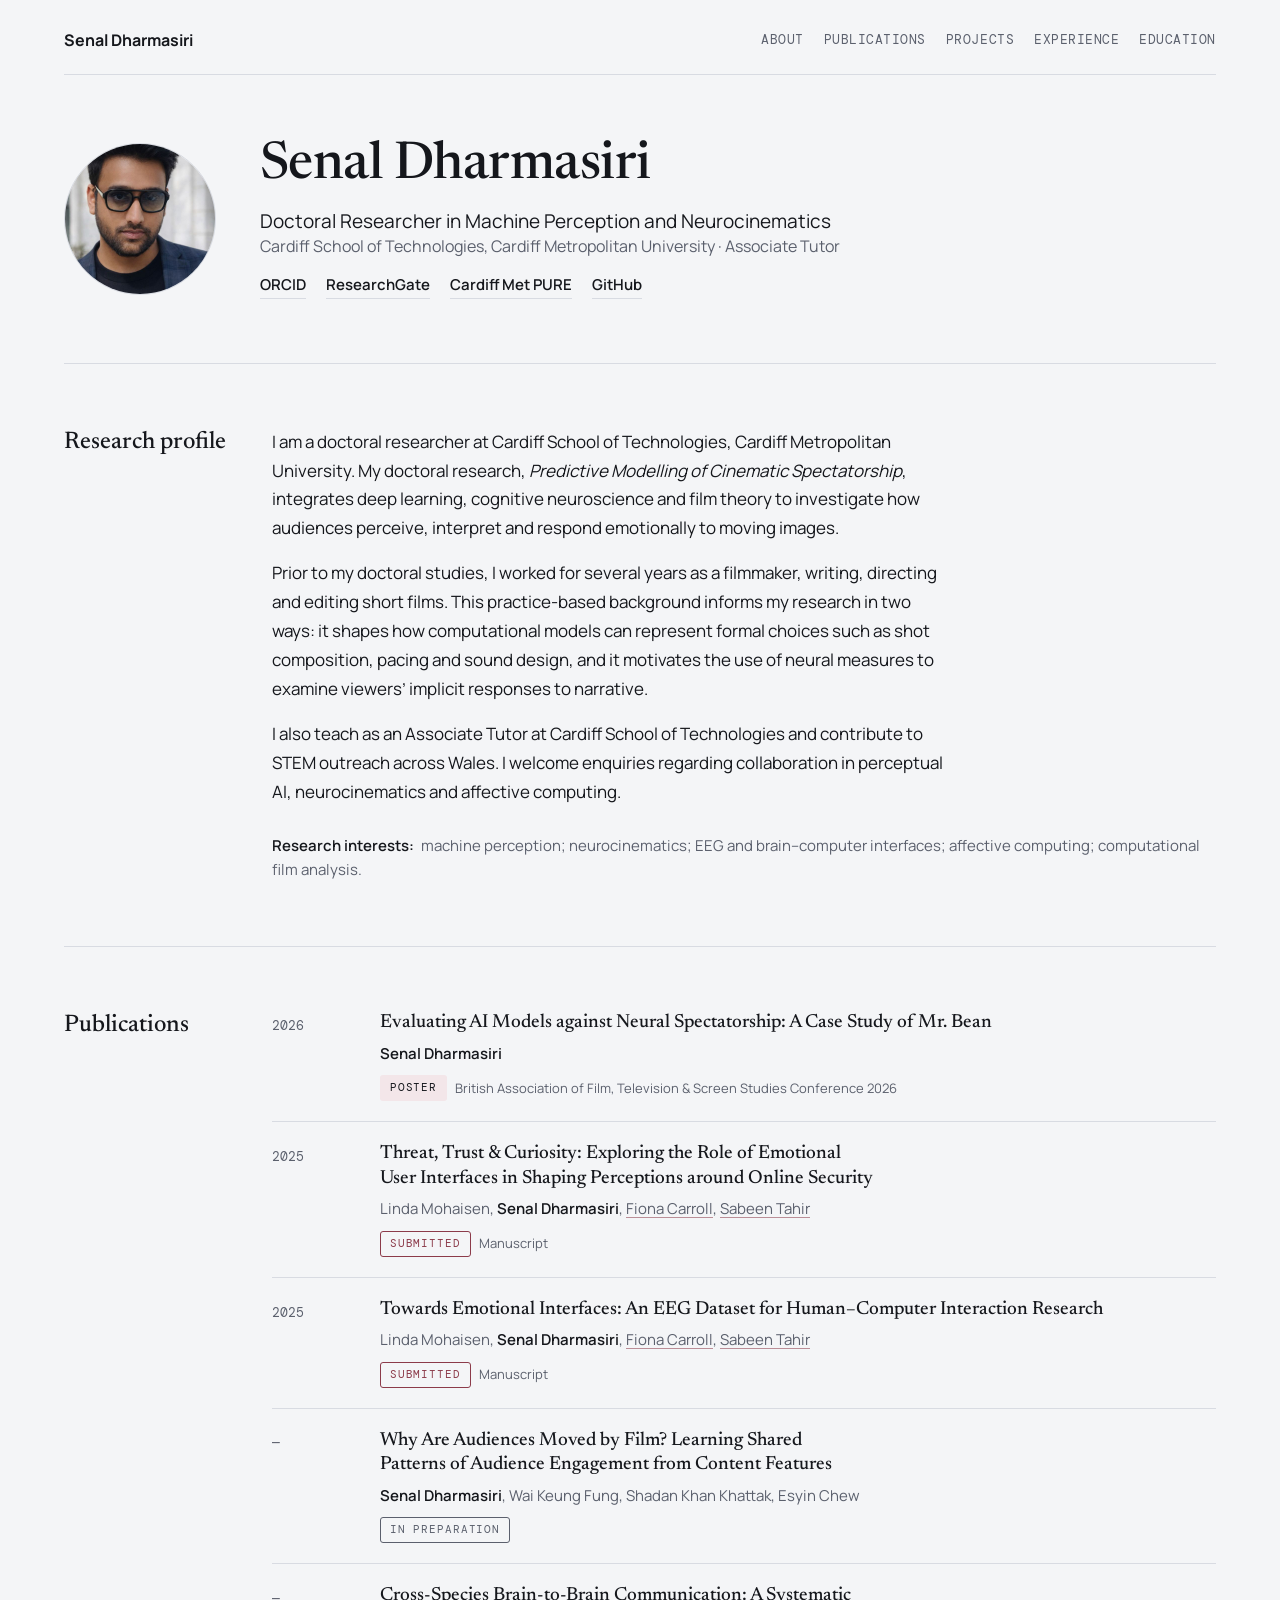
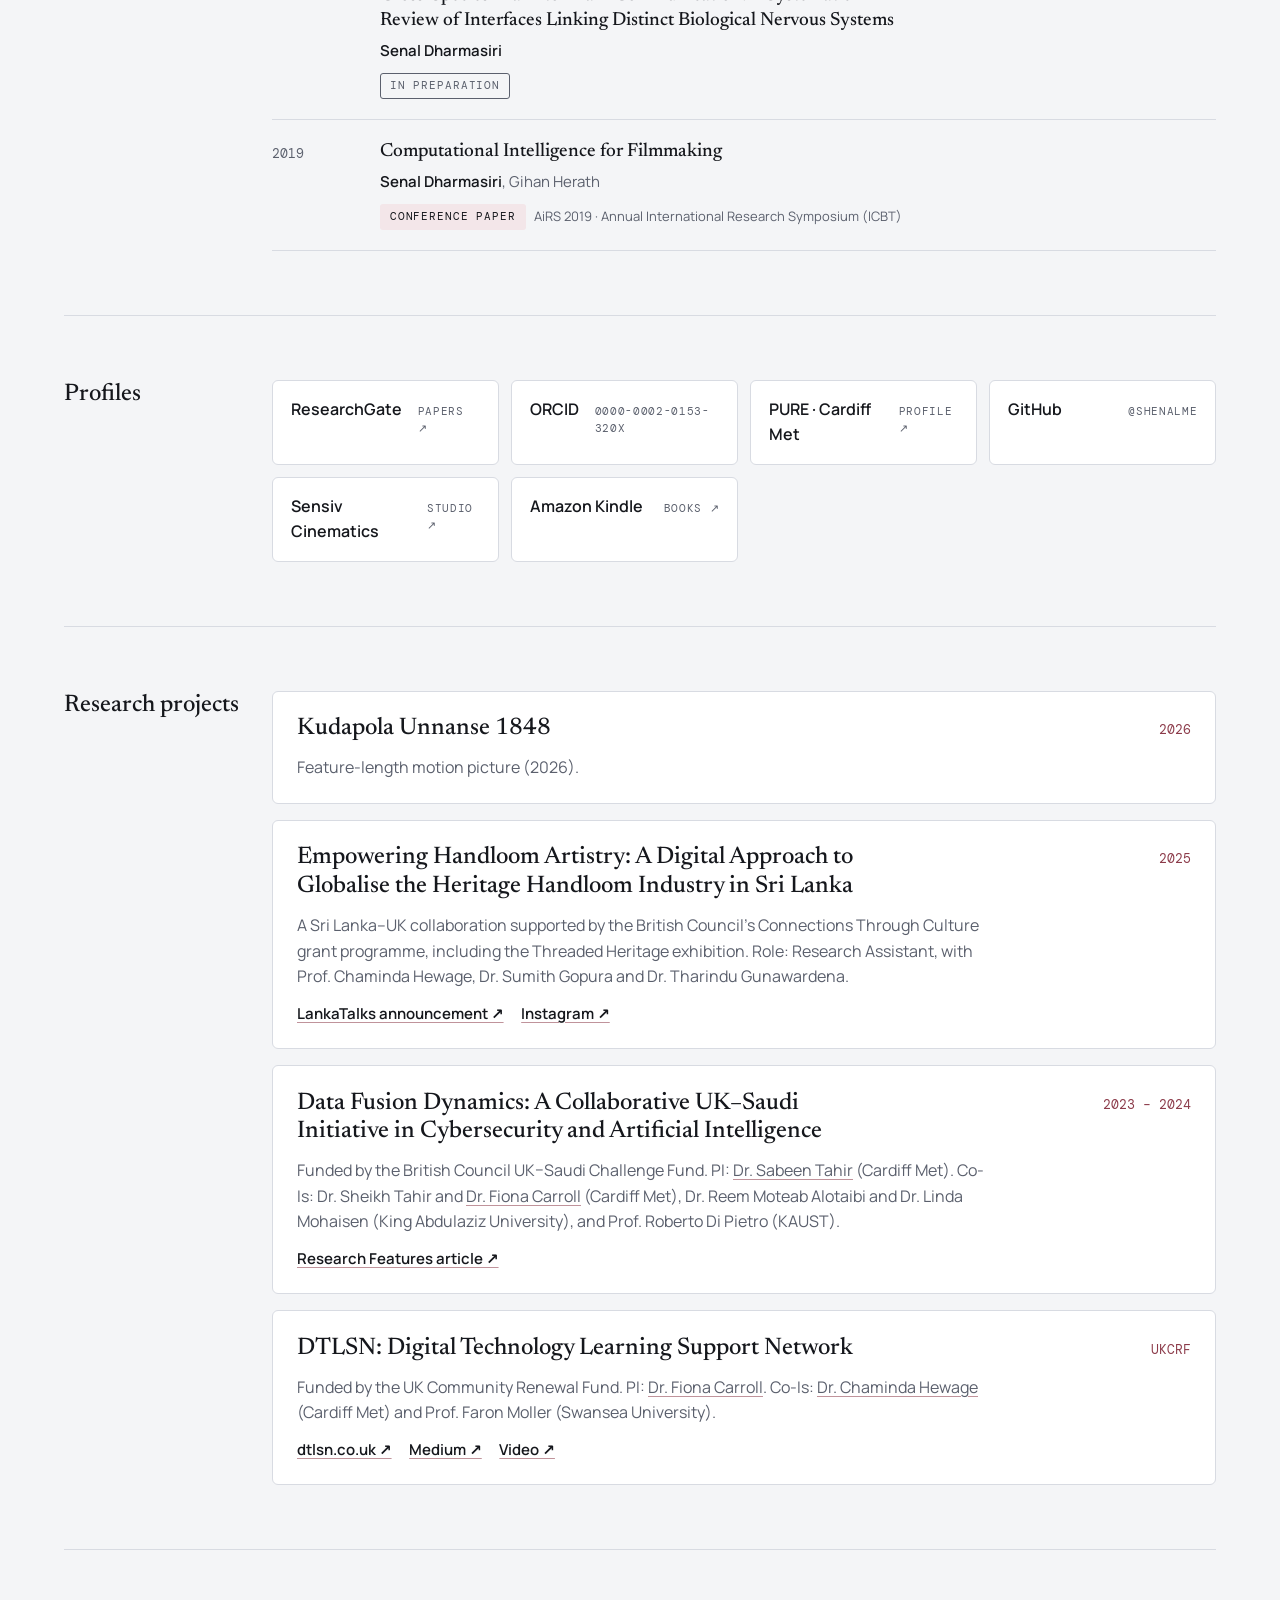
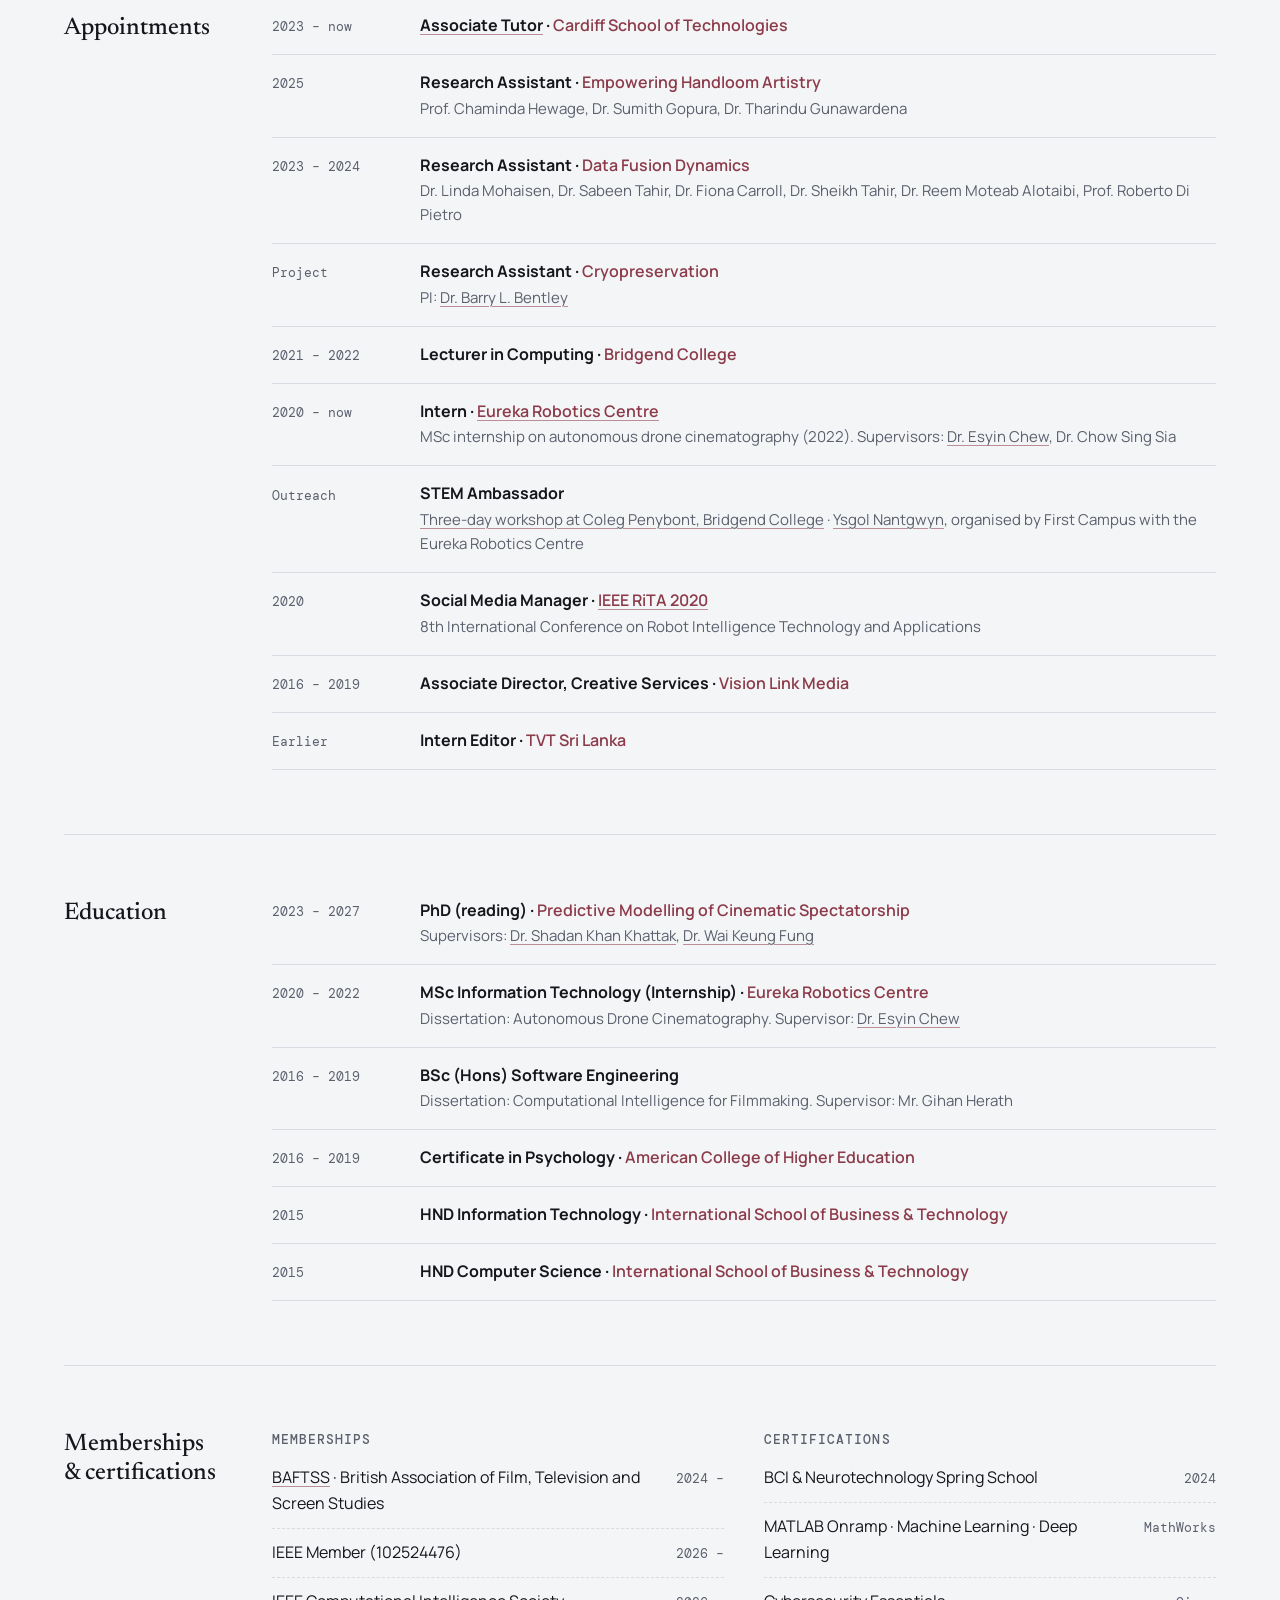
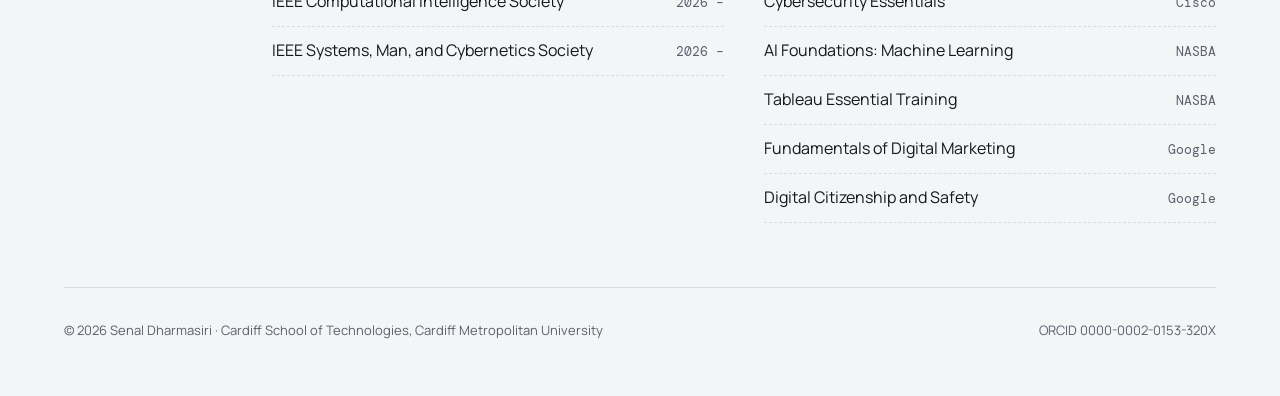
==== index.html @ a88547e7 "Add files via upload" ====
<!doctype html>
<html lang="en">
<head>
<meta charset="utf-8">
<meta name="viewport" content="width=device-width, initial-scale=1">
<title>Senal Dharmasiri</title>
<meta name="description" content="Senal Dharmasiri – Doctoral researcher in Machine Perception and Neurocinematics at Cardiff School of Technologies.">
<link rel="preconnect" href="https://fonts.googleapis.com">
<link rel="preconnect" href="https://fonts.gstatic.com" crossorigin>
<link rel="stylesheet" href="https://fonts.googleapis.com/css2?family=Newsreader:ital,opsz,wght@0,6..72,400;0,6..72,500;1,6..72,400&family=Manrope:wght@400;500;600;700&family=DM+Mono:wght@400;500&display=swap">
<style>
/* Layout: an academic profile. Compact header with circular portrait, then labelled sections in a two-column grid. */
:root {
  --paper: #f4f5f7;
  --surface: #ffffff;
  --ink: #15171c;
  --muted: #5b606d;
  --line: #d8dbe2;
  --accent: #8c3b4a;
  --accent-soft: #f3e6e9;
  --strip: #1b1c21;
  --display: "Newsreader", "Iowan Old Style", Georgia, serif;
  --body: "Manrope", system-ui, -apple-system, "Segoe UI", sans-serif;
  --mono: "DM Mono", ui-monospace, "SF Mono", Menlo, monospace;
  --step--1: 0.8125rem;
  --step-0: 1rem;
  --step-1: 1.1875rem;
  --step-2: 1.5rem;
  --step-3: 2.25rem;
  --step-4: clamp(2.75rem, 7vw, 5.25rem);
  --wrap: 72rem;
}
@media (prefers-color-scheme: dark) {
  :root:not([data-theme="light"]) {
    --paper: #111318; --surface: #181a20; --ink: #eceef2; --muted: #9da2ae;
    --line: #2a2d36; --accent: #e3909f; --accent-soft: #2b1d22; --strip: #050608;
    color-scheme: dark;
  }
}
:root[data-theme="dark"] {
  --paper: #111318; --surface: #181a20; --ink: #eceef2; --muted: #9da2ae;
  --line: #2a2d36; --accent: #e3909f; --accent-soft: #2b1d22; --strip: #050608;
  color-scheme: dark;
}

* { box-sizing: border-box; }
body {
  background: var(--paper);
  color: var(--ink);
  font-family: var(--body);
  font-size: var(--step-0);
  line-height: 1.6;
  padding-inline: 20px;
  -webkit-font-smoothing: antialiased;
}
a { color: inherit; text-decoration-color: color-mix(in srgb, var(--accent) 55%, transparent); text-underline-offset: 3px; text-decoration-thickness: 1px; }
a:hover { color: var(--accent); }
a:focus-visible, button:focus-visible { outline: 2px solid var(--accent); outline-offset: 3px; border-radius: 2px; }
h1, h2, h3 { text-wrap: balance; margin: 0; }
p { margin: 0; }

.wrap { max-width: var(--wrap); margin-inline: auto; }

/* Top bar */
.topbar {
  display: flex; justify-content: space-between; align-items: center; gap: 1rem; flex-wrap: wrap;
  padding-block: 1.25rem; border-bottom: 1px solid var(--line);
  font-family: var(--mono); font-size: var(--step--1); letter-spacing: 0.04em;
}
.topbar .brand { font-family: var(--body); font-weight: 700; font-size: var(--step-0); letter-spacing: 0; text-decoration: none; }
.topbar nav { display: flex; gap: 1.25rem; flex-wrap: wrap; }
.topbar nav a { text-decoration: none; color: var(--muted); text-transform: uppercase; }
.topbar nav a:hover { color: var(--accent); }

/* Hero */
.hero {
  display: grid; grid-template-columns: auto minmax(0, 1fr); gap: clamp(1.5rem, 4vw, 2.75rem);
  align-items: center; padding-block: clamp(2.5rem, 6vw, 4rem);
}
.portrait {
  width: 9.5rem; height: 9.5rem; max-width: 100%; border-radius: 50%; object-fit: cover; object-position: 50% 30%;
  display: block; border: 1px solid var(--line);
}
.hero-text { display: grid; gap: 0.9rem; min-width: 0; }
.hero h1 { font-family: var(--display); font-weight: 500; font-size: clamp(2.25rem, 5vw, 3.25rem); line-height: 1.05; letter-spacing: -0.01em; }
.role { font-size: var(--step-1); line-height: 1.45; color: var(--ink); }
.role span { display: block; color: var(--muted); font-size: var(--step-0); }
.hero-actions { display: flex; flex-wrap: wrap; gap: 0.5rem 1.25rem; font-size: 0.9375rem; font-weight: 600; }
.hero-actions a { text-decoration: none; border-bottom: 1px solid var(--line); padding-bottom: 1px; }
.hero-actions a:hover { border-color: var(--accent); }

/* Sections */
.section {
  display: grid; grid-template-columns: 11rem minmax(0, 1fr); gap: 2rem;
  padding-block: clamp(2.5rem, 6vw, 4rem); border-top: 1px solid var(--line);
}
.slate { margin: 0; font-family: var(--display); font-weight: 500; font-size: var(--step-2); line-height: 1.2; }
.section-body { min-width: 0; display: grid; gap: 1.75rem; }
.prose { display: grid; gap: 1rem; max-width: 68ch; color: var(--ink); font-size: 1.0625rem; line-height: 1.7; }
.three-fields { font-size: 0.9375rem; color: var(--muted); }
.three-fields b { color: var(--ink); font-weight: 600; margin-right: 0.25rem; }

/* Publications */
.pubs { list-style: none; margin: 0; padding: 0; display: grid; }
.pub { display: grid; grid-template-columns: 5.5rem minmax(0, 1fr); gap: 1.25rem; padding-block: 1.25rem; border-bottom: 1px solid var(--line); }
.pub:first-child { padding-top: 0; }
.pub .yr { font-family: var(--mono); font-size: var(--step--1); color: var(--muted); padding-top: 0.3rem; font-variant-numeric: tabular-nums; }
.pub h3 { font-family: var(--display); font-weight: 500; font-size: var(--step-1); line-height: 1.3; }
.pub h3 a { text-decoration: none; }
.pub h3 a:hover { text-decoration: underline; }
.pub .authors { color: var(--muted); font-size: 0.9375rem; margin-top: 0.35rem; }
.pub .authors .me { color: var(--ink); font-weight: 600; }
.pub .venue { display: flex; flex-wrap: wrap; gap: 0.5rem; align-items: center; margin-top: 0.6rem; font-size: var(--step--1); color: var(--muted); }
.tag { font-family: var(--mono); font-size: 0.6875rem; text-transform: uppercase; letter-spacing: 0.08em; padding: 0.2rem 0.55rem; border-radius: 3px; border: 1px solid currentColor; }
.tag.submitted { color: var(--accent); }
.tag.prep { color: var(--muted); }
.tag.presented { color: var(--ink); background: var(--accent-soft); border-color: transparent; }

/* Links */
.links { display: grid; grid-template-columns: repeat(auto-fill, minmax(13rem, 1fr)); gap: 0.75rem; }
.links a {
  display: flex; justify-content: space-between; align-items: baseline; gap: 1rem;
  padding: 1rem 1.1rem; background: var(--surface); border: 1px solid var(--line); border-radius: 6px;
  text-decoration: none; font-weight: 600;
}
.links a small { font-family: var(--mono); font-weight: 400; font-size: 0.6875rem; color: var(--muted); text-transform: uppercase; letter-spacing: 0.06em; }
.links a:hover { border-color: var(--accent); }
.links a:hover small { color: var(--accent); }

/* Projects */
.projects { display: grid; gap: 1rem; }
.project { background: var(--surface); border: 1px solid var(--line); border-radius: 6px; padding: 1.4rem 1.5rem; display: grid; gap: 0.75rem; }
.project header { display: flex; justify-content: space-between; align-items: baseline; gap: 1rem; flex-wrap: wrap; }
.project h3 { font-family: var(--display); font-weight: 500; font-size: var(--step-2); line-height: 1.2; flex: 1 1 22rem; min-width: 0; }
.project .yr { font-family: var(--mono); font-size: var(--step--1); color: var(--accent); font-variant-numeric: tabular-nums; }
.project p { color: var(--muted); max-width: 70ch; }
.project .more { display: flex; flex-wrap: wrap; gap: 0.4rem 1.1rem; font-size: 0.9375rem; }
.project .more a { font-weight: 600; }

/* Timeline (work, education) */
.timeline { list-style: none; margin: 0; padding: 0; display: grid; }
.timeline li { display: grid; grid-template-columns: 8rem minmax(0, 1fr); gap: 1.25rem; padding-block: 1rem; border-bottom: 1px solid var(--line); }
.timeline li:first-child { padding-top: 0; }
.timeline .when { font-family: var(--mono); font-size: var(--step--1); color: var(--muted); padding-top: 0.2rem; font-variant-numeric: tabular-nums; }
.timeline h3 { font-size: var(--step-0); font-weight: 700; line-height: 1.4; }
.timeline .where { color: var(--accent); font-weight: 600; }
.timeline p { color: var(--muted); font-size: 0.9375rem; margin-top: 0.2rem; }

/* Small lists */
.cols { display: grid; grid-template-columns: repeat(auto-fit, minmax(16rem, 1fr)); gap: 2.5rem; }
.cols h3 { font-family: var(--mono); font-size: var(--step--1); font-weight: 500; text-transform: uppercase; letter-spacing: 0.08em; color: var(--muted); margin-bottom: 0.9rem; }
.plain { list-style: none; margin: 0; padding: 0; display: grid; gap: 0.7rem; }
.plain li { display: flex; justify-content: space-between; gap: 1rem; align-items: baseline; padding-bottom: 0.7rem; border-bottom: 1px dashed var(--line); }
.plain li span:last-child { font-family: var(--mono); font-size: var(--step--1); color: var(--muted); white-space: nowrap; font-variant-numeric: tabular-nums; }

/* Footer */
footer { border-top: 1px solid var(--line); padding-block: 2rem 3rem; display: flex; flex-wrap: wrap; justify-content: space-between; gap: 1rem; font-size: var(--step--1); color: var(--muted); }

@media (max-width: 760px) {
  .hero { grid-template-columns: 1fr; }
  .portrait { width: 7.5rem; height: 7.5rem; }
  .section { grid-template-columns: 1fr; gap: 1.25rem; }
  .pub, .timeline li { grid-template-columns: 1fr; gap: 0.3rem; }
  .topbar nav { gap: 0.9rem; }
}
@media (prefers-reduced-motion: no-preference) {
  .links a { transition: background-color .2s, border-color .2s, color .2s; }
}
</style>
</head>
<body>


<div class="wrap">
  <header class="topbar">
    <a class="brand" href="#top">Senal Dharmasiri</a>
    <nav aria-label="Sections">
      <a href="#about">About</a>
      <a href="#publications">Publications</a>
      <a href="#projects">Projects</a>
      <a href="#experience">Experience</a>
      <a href="#education">Education</a>
    </nav>
  </header>

  <main id="top">
    <section class="hero">
      <img class="portrait" src="portrait.jpg" alt="Portrait of Senal Dharmasiri" width="600" height="900">
      <div class="hero-text">
        <h1>Senal Dharmasiri</h1>
        <p class="role">Doctoral Researcher in Machine Perception and Neurocinematics<span>Cardiff School of Technologies, Cardiff Metropolitan University · Associate Tutor</span></p>
        <div class="hero-actions">
          <a href="https://orcid.org/0000-0002-0153-320X">ORCID</a>
          <a href="https://www.researchgate.net/profile/Senal-Dharmasiri">ResearchGate</a>
          <a href="https://pure.cardiffmet.ac.uk/en/persons/senal-dharmasiri/">Cardiff Met PURE</a>
          <a href="https://github.com/shenalme">GitHub</a>
        </div>
      </div>
    </section>

    <section class="section" id="about">
      <h2 class="slate">Research profile</h2>
      <div class="section-body">
        <div class="prose">
          <p>I am a doctoral researcher at Cardiff School of Technologies, Cardiff Metropolitan University. My doctoral research, <em>Predictive Modelling of Cinematic Spectatorship</em>, integrates deep learning, cognitive neuroscience and film theory to investigate how audiences perceive, interpret and respond emotionally to moving images.</p>
          <p>Prior to my doctoral studies, I worked for several years as a filmmaker, writing, directing and editing short films. This practice-based background informs my research in two ways: it shapes how computational models can represent formal choices such as shot composition, pacing and sound design, and it motivates the use of neural measures to examine viewers’ implicit responses to narrative.</p>
          <p>I also teach as an Associate Tutor at Cardiff School of Technologies and contribute to STEM outreach across Wales. I welcome enquiries regarding collaboration in perceptual AI, neurocinematics and affective computing.</p>
        </div>
        <p class="three-fields"><b>Research interests:</b> machine perception; neurocinematics; EEG and brain–computer interfaces; affective computing; computational film analysis.</p>
      </div>
    </section>

    <section class="section" id="publications">
      <h2 class="slate">Publications</h2>
      <div class="section-body">
        <ul class="pubs">
          <li class="pub">
            <span class="yr">2026</span>
            <div>
              <h3><a href="https://www.baftss.org/pgr-poster-2026.html">Evaluating AI Models against Neural Spectatorship: A Case Study of Mr. Bean</a></h3>
              <p class="authors"><span class="me">Senal Dharmasiri</span></p>
              <p class="venue"><span class="tag presented">Poster</span>British Association of Film, Television &amp; Screen Studies Conference 2026</p>
            </div>
          </li>
          <li class="pub">
            <span class="yr">2025</span>
            <div>
              <h3>Threat, Trust &amp; Curiosity: Exploring the Role of Emotional User Interfaces in Shaping Perceptions around Online Security</h3>
              <p class="authors">Linda Mohaisen, <span class="me">Senal Dharmasiri</span>, <a href="https://fionacarroll.eu/">Fiona Carroll</a>, <a href="https://www.cardiffmet.ac.uk/staff/sabeen-tahir/">Sabeen Tahir</a></p>
              <p class="venue"><span class="tag submitted">Submitted</span>Manuscript</p>
            </div>
          </li>
          <li class="pub">
            <span class="yr">2025</span>
            <div>
              <h3>Towards Emotional Interfaces: An EEG Dataset for Human–Computer Interaction Research</h3>
              <p class="authors">Linda Mohaisen, <span class="me">Senal Dharmasiri</span>, <a href="https://fionacarroll.eu/">Fiona Carroll</a>, <a href="https://www.cardiffmet.ac.uk/staff/sabeen-tahir/">Sabeen Tahir</a></p>
              <p class="venue"><span class="tag submitted">Submitted</span>Manuscript</p>
            </div>
          </li>
          <li class="pub">
            <span class="yr">—</span>
            <div>
              <h3>Why Are Audiences Moved by Film? Learning Shared Patterns of Audience Engagement from Content Features</h3>
              <p class="authors"><span class="me">Senal Dharmasiri</span>, Wai Keung Fung, Shadan Khan Khattak, Esyin Chew</p>
              <p class="venue"><span class="tag prep">In preparation</span></p>
            </div>
          </li>
          <li class="pub">
            <span class="yr">—</span>
            <div>
              <h3>Cross-Species Brain-to-Brain Communication: A Systematic Review of Interfaces Linking Distinct Biological Nervous Systems</h3>
              <p class="authors"><span class="me">Senal Dharmasiri</span></p>
              <p class="venue"><span class="tag prep">In preparation</span></p>
            </div>
          </li>
          <li class="pub">
            <span class="yr">2019</span>
            <div>
              <h3>Computational Intelligence for Filmmaking</h3>
              <p class="authors"><span class="me">Senal Dharmasiri</span>, Gihan Herath</p>
              <p class="venue"><span class="tag presented">Conference paper</span>AiRS 2019 · Annual International Research Symposium (ICBT)</p>
            </div>
          </li>
        </ul>
      </div>
    </section>

    <section class="section" id="work">
      <h2 class="slate">Profiles</h2>
      <div class="section-body">
        <div class="links">
          <a href="https://www.researchgate.net/profile/Senal-Dharmasiri">ResearchGate <small>Papers ↗</small></a>
          <a href="https://orcid.org/0000-0002-0153-320X">ORCID <small>0000-0002-0153-320X</small></a>
          <a href="https://pure.cardiffmet.ac.uk/en/persons/senal-dharmasiri/">PURE · Cardiff Met <small>Profile ↗</small></a>
          <a href="https://github.com/shenalme">GitHub <small>@shenalme</small></a>
          <a href="https://www.sensivlabs.co.uk">Sensiv Cinematics <small>Studio ↗</small></a>
          <a href="https://www.amazon.co.uk/stores/Senal-Rashantha-Dharmasiri/author/B07T57RMSW/allbooks">Amazon Kindle <small>Books ↗</small></a>
        </div>
      </div>
    </section>

    <section class="section" id="projects">
      <h2 class="slate">Research projects</h2>
      <div class="section-body">
        <div class="projects">
          <article class="project">
            <header><h3>Kudapola Unnanse 1848</h3><span class="yr">2026</span></header>
            <p>Feature-length motion picture (2026).</p>
          </article>
          <article class="project">
            <header><h3>Empowering Handloom Artistry: A Digital Approach to Globalise the Heritage Handloom Industry in Sri Lanka</h3><span class="yr">2025</span></header>
            <p>A Sri Lanka–UK collaboration supported by the British Council’s Connections Through Culture grant programme, including the Threaded Heritage exhibition. Role: Research Assistant, with Prof. Chaminda Hewage, Dr. Sumith Gopura and Dr. Tharindu Gunawardena.</p>
            <div class="more">
              <a href="https://lankatalks.com/post/british-council-announces-support-for-three-sri-lanka-uk-collaborations-through-the-connections-through-culture-grant-programme">LankaTalks announcement ↗</a>
              <a href="https://www.instagram.com/p/DGAZnletmSp/">Instagram ↗</a>
            </div>
          </article>
          <article class="project">
            <header><h3>Data Fusion Dynamics: A Collaborative UK–Saudi Initiative in Cybersecurity and Artificial Intelligence</h3><span class="yr">2023 – 2024</span></header>
            <p>Funded by the British Council UK–Saudi Challenge Fund. PI: <a href="https://www.cardiffmet.ac.uk/staff/sabeen-tahir/">Dr. Sabeen Tahir</a> (Cardiff Met). Co-Is: Dr. Sheikh Tahir and <a href="https://fionacarroll.eu/">Dr. Fiona Carroll</a> (Cardiff Met), Dr. Reem Moteab Alotaibi and Dr. Linda Mohaisen (King Abdulaziz University), and Prof. Roberto Di Pietro (KAUST).</p>
            <div class="more"><a href="https://researchfeatures.com/data-fusion-dynamics-collaborative-uk-saudi-initiative-cybersecurity-ai/">Research Features article ↗</a></div>
          </article>
          <article class="project">
            <header><h3>DTLSN: Digital Technology Learning Support Network</h3><span class="yr">UKCRF</span></header>
            <p>Funded by the UK Community Renewal Fund. PI: <a href="https://fionacarroll.eu/">Dr. Fiona Carroll</a>. Co-Is: <a href="https://www.cardiffmet.ac.uk/staff/chaminda-hewage/">Dr. Chaminda Hewage</a> (Cardiff Met) and Prof. Faron Moller (Swansea University).</p>
            <div class="more">
              <a href="https://www.dtlsn.co.uk/en/">dtlsn.co.uk ↗</a>
              <a href="https://medium.com/@dtlsnproject/about">Medium ↗</a>
              <a href="https://youtu.be/MzXdRveLkXo">Video ↗</a>
            </div>
          </article>
        </div>
      </div>
    </section>

    <section class="section" id="experience">
      <h2 class="slate">Appointments</h2>
      <div class="section-body">
        <ul class="timeline">
          <li><span class="when">2023 – now</span><div><h3><a href="https://pure.cardiffmet.ac.uk/en/persons/senal-dharmasiri">Associate Tutor</a> · <span class="where">Cardiff School of Technologies</span></h3></div></li>
          <li><span class="when">2025</span><div><h3>Research Assistant · <span class="where">Empowering Handloom Artistry</span></h3><p>Prof. Chaminda Hewage, Dr. Sumith Gopura, Dr. Tharindu Gunawardena</p></div></li>
          <li><span class="when">2023 – 2024</span><div><h3>Research Assistant · <span class="where">Data Fusion Dynamics</span></h3><p>Dr. Linda Mohaisen, Dr. Sabeen Tahir, Dr. Fiona Carroll, Dr. Sheikh Tahir, Dr. Reem Moteab Alotaibi, Prof. Roberto Di Pietro</p></div></li>
          <li><span class="when">Project</span><div><h3>Research Assistant · <span class="where">Cryopreservation</span></h3><p>PI: <a href="https://www.barrybentley.co.uk/">Dr. Barry L. Bentley</a></p></div></li>
          <li><span class="when">2021 – 2022</span><div><h3>Lecturer in Computing · <span class="where">Bridgend College</span></h3></div></li>
          <li><span class="when">2020 – now</span><div><h3>Intern · <span class="where"><a href="https://pure.cardiffmet.ac.uk/en/organisations/eureka-robotics-centre">Eureka Robotics Centre</a></span></h3><p>MSc internship on autonomous drone cinematography (2022). Supervisors: <a href="https://www.cardiffmet.ac.uk/staff/esyin-chew/">Dr. Esyin Chew</a>, Dr. Chow Sing Sia</p></div></li>
          <li><span class="when">Outreach</span><div><h3>STEM Ambassador</h3><p><a href="https://www.linkedin.com/posts/senal-dharmasiri-0a46a3148_a-few-months-ago-i-delivered-a-3-day-workshop-activity-6865133124494381057-6-R3">Three-day workshop at Coleg Penybont, Bridgend College</a> · <a href="https://www.linkedin.com/posts/senal-dharmasiri-0a46a3148_nao-ran-into-some-trouble-during-his-morning-activity-6933079085325688832-H0MW">Ysgol Nantgwyn</a>, organised by First Campus with the Eureka Robotics Centre</p></div></li>
          <li><span class="when">2020</span><div><h3>Social Media Manager · <span class="where"><a href="https://arc.nus.edu.sg/wordpress/wp-content/uploads/2020/04/RiTA2020-Call-for-Paper-external-v3.pdf">IEEE RiTA 2020</a></span></h3><p>8th International Conference on Robot Intelligence Technology and Applications</p></div></li>
          <li><span class="when">2016 – 2019</span><div><h3>Associate Director, Creative Services · <span class="where">Vision Link Media</span></h3></div></li>
          <li><span class="when">Earlier</span><div><h3>Intern Editor · <span class="where">TVT Sri Lanka</span></h3></div></li>
        </ul>
      </div>
    </section>

    <section class="section" id="education">
      <h2 class="slate">Education</h2>
      <div class="section-body">
        <ul class="timeline">
          <li><span class="when">2023 – 2027</span><div><h3>PhD (reading) · <span class="where">Predictive Modelling of Cinematic Spectatorship</span></h3><p>Supervisors: <a href="https://www.cardiffmet.ac.uk/staff/shadan-khan-khattak/">Dr. Shadan Khan Khattak</a>, <a href="https://www.cardiffmet.ac.uk/staff/wai-keung-fung/">Dr. Wai Keung Fung</a></p></div></li>
          <li><span class="when">2020 – 2022</span><div><h3>MSc Information Technology (Internship) · <span class="where">Eureka Robotics Centre</span></h3><p>Dissertation: Autonomous Drone Cinematography. Supervisor: <a href="https://www.cardiffmet.ac.uk/staff/esyin-chew/">Dr. Esyin Chew</a></p></div></li>
          <li><span class="when">2016 – 2019</span><div><h3>BSc (Hons) Software Engineering</h3><p>Dissertation: Computational Intelligence for Filmmaking. Supervisor: Mr. Gihan Herath</p></div></li>
          <li><span class="when">2016 – 2019</span><div><h3>Certificate in Psychology · <span class="where">American College of Higher Education</span></h3></div></li>
          <li><span class="when">2015</span><div><h3>HND Information Technology · <span class="where">International School of Business &amp; Technology</span></h3></div></li>
          <li><span class="when">2015</span><div><h3>HND Computer Science · <span class="where">International School of Business &amp; Technology</span></h3></div></li>
        </ul>
      </div>
    </section>

    <section class="section" id="credentials">
      <h2 class="slate">Memberships &amp; certifications</h2>
      <div class="section-body">
        <div class="cols">
          <div>
            <h3>Memberships</h3>
            <ul class="plain">
              <li><span><a href="https://www.baftss.org/">BAFTSS</a> · British Association of Film, Television and Screen Studies</span><span>2024 –</span></li>
              <li><span>IEEE Member (102524476)</span><span>2026 –</span></li>
              <li><span>IEEE Computational Intelligence Society</span><span>2026 –</span></li>
              <li><span>IEEE Systems, Man, and Cybernetics Society</span><span>2026 –</span></li>
            </ul>
          </div>
          <div>
            <h3>Certifications</h3>
            <ul class="plain">
              <li><span>BCI &amp; Neurotechnology Spring School</span><span>2024</span></li>
              <li><span>MATLAB Onramp · Machine Learning · Deep Learning</span><span>MathWorks</span></li>
              <li><span>Cybersecurity Essentials</span><span>Cisco</span></li>
              <li><span>AI Foundations: Machine Learning</span><span>NASBA</span></li>
              <li><span>Tableau Essential Training</span><span>NASBA</span></li>
              <li><span>Fundamentals of Digital Marketing</span><span>Google</span></li>
              <li><span>Digital Citizenship and Safety</span><span>Google</span></li>
            </ul>
          </div>
        </div>
      </div>
    </section>
  </main>

  <footer>
    <span>© 2026 Senal Dharmasiri · Cardiff School of Technologies, Cardiff Metropolitan University</span>
    <span>ORCID 0000-0002-0153-320X</span>
  </footer>
</div>

</body>
</html>
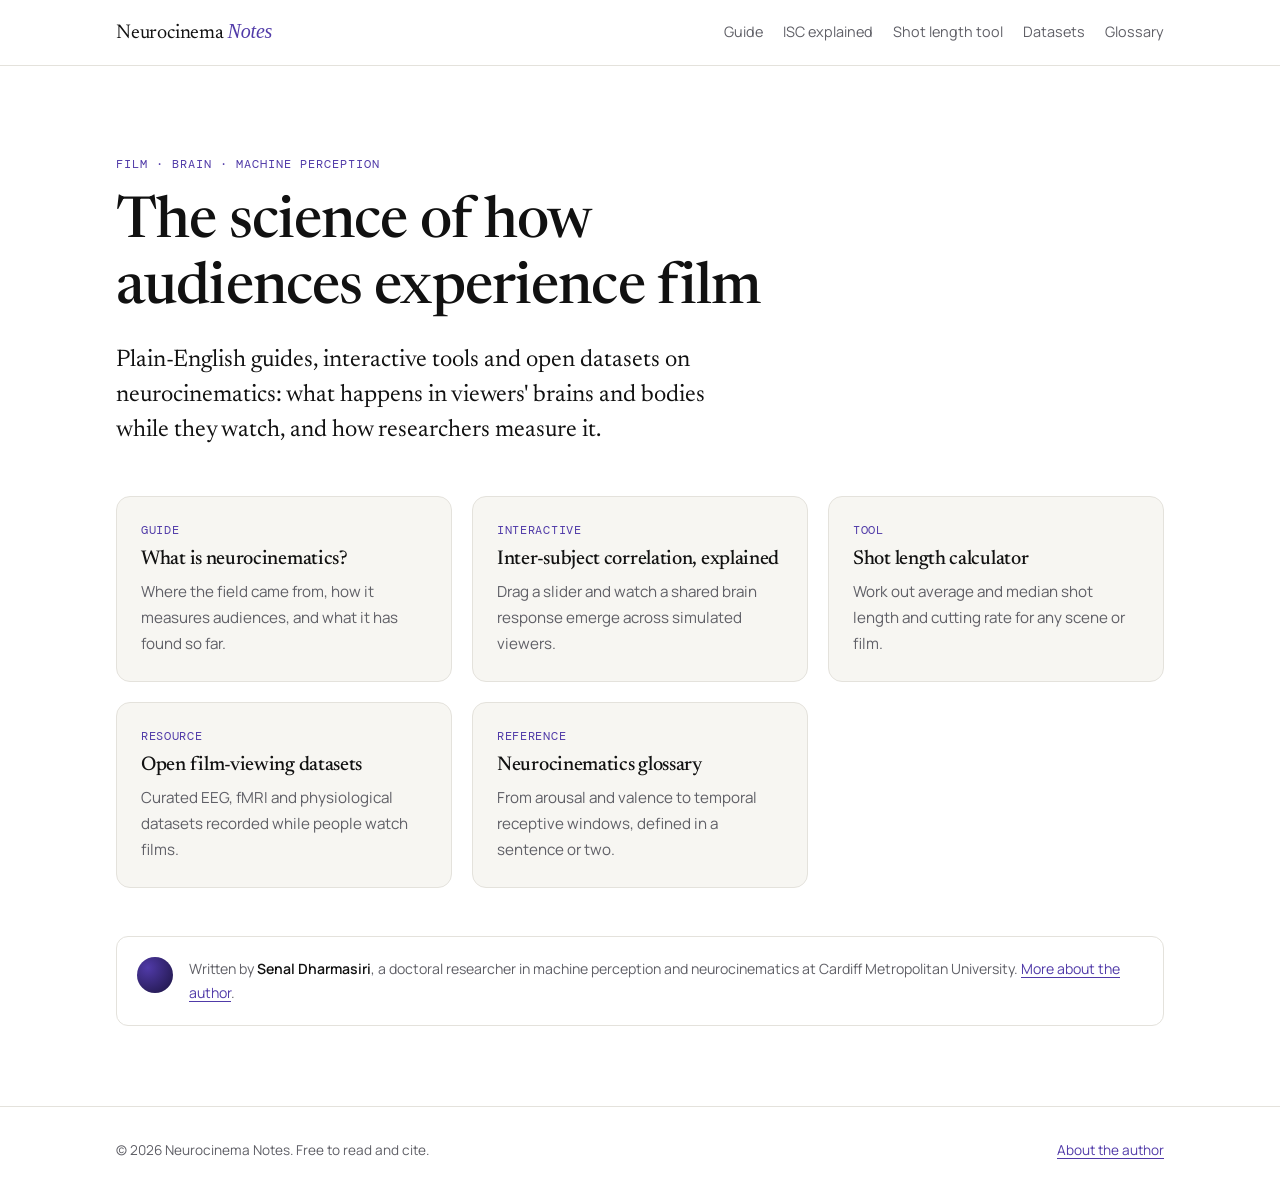
==== commit 33cd4b1f: "Add files via upload" ====
--- a/index.html
+++ b/index.html
@@ -1,386 +1,40 @@
 <!doctype html>
-<html lang="en">
+<html lang="en-GB">
 <head>
 <meta charset="utf-8">
 <meta name="viewport" content="width=device-width, initial-scale=1">
-<title>Senal Dharmasiri</title>
-<meta name="description" content="Senal Dharmasiri – Doctoral researcher in Machine Perception and Neurocinematics at Cardiff School of Technologies.">
-<link rel="preconnect" href="https://fonts.googleapis.com">
-<link rel="preconnect" href="https://fonts.gstatic.com" crossorigin>
-<link rel="stylesheet" href="https://fonts.googleapis.com/css2?family=Newsreader:ital,opsz,wght@0,6..72,400;0,6..72,500;1,6..72,400&family=Manrope:wght@400;500;600;700&family=DM+Mono:wght@400;500&display=swap">
-<style>
-/* Layout: an academic profile. Compact header with circular portrait, then labelled sections in a two-column grid. */
-:root {
-  --paper: #f4f5f7;
-  --surface: #ffffff;
-  --ink: #15171c;
-  --muted: #5b606d;
-  --line: #d8dbe2;
-  --accent: #8c3b4a;
-  --accent-soft: #f3e6e9;
-  --strip: #1b1c21;
-  --display: "Newsreader", "Iowan Old Style", Georgia, serif;
-  --body: "Manrope", system-ui, -apple-system, "Segoe UI", sans-serif;
-  --mono: "DM Mono", ui-monospace, "SF Mono", Menlo, monospace;
-  --step--1: 0.8125rem;
-  --step-0: 1rem;
-  --step-1: 1.1875rem;
-  --step-2: 1.5rem;
-  --step-3: 2.25rem;
-  --step-4: clamp(2.75rem, 7vw, 5.25rem);
-  --wrap: 72rem;
-}
-@media (prefers-color-scheme: dark) {
-  :root:not([data-theme="light"]) {
-    --paper: #111318; --surface: #181a20; --ink: #eceef2; --muted: #9da2ae;
-    --line: #2a2d36; --accent: #e3909f; --accent-soft: #2b1d22; --strip: #050608;
-    color-scheme: dark;
-  }
-}
-:root[data-theme="dark"] {
-  --paper: #111318; --surface: #181a20; --ink: #eceef2; --muted: #9da2ae;
-  --line: #2a2d36; --accent: #e3909f; --accent-soft: #2b1d22; --strip: #050608;
-  color-scheme: dark;
-}
-
-* { box-sizing: border-box; }
-body {
-  background: var(--paper);
-  color: var(--ink);
-  font-family: var(--body);
-  font-size: var(--step-0);
-  line-height: 1.6;
-  padding-inline: 20px;
-  -webkit-font-smoothing: antialiased;
-}
-a { color: inherit; text-decoration-color: color-mix(in srgb, var(--accent) 55%, transparent); text-underline-offset: 3px; text-decoration-thickness: 1px; }
-a:hover { color: var(--accent); }
-a:focus-visible, button:focus-visible { outline: 2px solid var(--accent); outline-offset: 3px; border-radius: 2px; }
-h1, h2, h3 { text-wrap: balance; margin: 0; }
-p { margin: 0; }
-
-.wrap { max-width: var(--wrap); margin-inline: auto; }
-
-/* Top bar */
-.topbar {
-  display: flex; justify-content: space-between; align-items: center; gap: 1rem; flex-wrap: wrap;
-  padding-block: 1.25rem; border-bottom: 1px solid var(--line);
-  font-family: var(--mono); font-size: var(--step--1); letter-spacing: 0.04em;
-}
-.topbar .brand { font-family: var(--body); font-weight: 700; font-size: var(--step-0); letter-spacing: 0; text-decoration: none; }
-.topbar nav { display: flex; gap: 1.25rem; flex-wrap: wrap; }
-.topbar nav a { text-decoration: none; color: var(--muted); text-transform: uppercase; }
-.topbar nav a:hover { color: var(--accent); }
-
-/* Hero */
-.hero {
-  display: grid; grid-template-columns: auto minmax(0, 1fr); gap: clamp(1.5rem, 4vw, 2.75rem);
-  align-items: center; padding-block: clamp(2.5rem, 6vw, 4rem);
-}
-.portrait {
-  width: 9.5rem; height: 9.5rem; max-width: 100%; border-radius: 50%; object-fit: cover; object-position: 50% 30%;
-  display: block; border: 1px solid var(--line);
-}
-.hero-text { display: grid; gap: 0.9rem; min-width: 0; }
-.hero h1 { font-family: var(--display); font-weight: 500; font-size: clamp(2.25rem, 5vw, 3.25rem); line-height: 1.05; letter-spacing: -0.01em; }
-.role { font-size: var(--step-1); line-height: 1.45; color: var(--ink); }
-.role span { display: block; color: var(--muted); font-size: var(--step-0); }
-.hero-actions { display: flex; flex-wrap: wrap; gap: 0.5rem 1.25rem; font-size: 0.9375rem; font-weight: 600; }
-.hero-actions a { text-decoration: none; border-bottom: 1px solid var(--line); padding-bottom: 1px; }
-.hero-actions a:hover { border-color: var(--accent); }
-
-/* Sections */
-.section {
-  display: grid; grid-template-columns: 11rem minmax(0, 1fr); gap: 2rem;
-  padding-block: clamp(2.5rem, 6vw, 4rem); border-top: 1px solid var(--line);
-}
-.slate { margin: 0; font-family: var(--display); font-weight: 500; font-size: var(--step-2); line-height: 1.2; }
-.section-body { min-width: 0; display: grid; gap: 1.75rem; }
-.prose { display: grid; gap: 1rem; max-width: 68ch; color: var(--ink); font-size: 1.0625rem; line-height: 1.7; }
-.three-fields { font-size: 0.9375rem; color: var(--muted); }
-.three-fields b { color: var(--ink); font-weight: 600; margin-right: 0.25rem; }
-
-/* Publications */
-.pubs { list-style: none; margin: 0; padding: 0; display: grid; }
-.pub { display: grid; grid-template-columns: 5.5rem minmax(0, 1fr); gap: 1.25rem; padding-block: 1.25rem; border-bottom: 1px solid var(--line); }
-.pub:first-child { padding-top: 0; }
-.pub .yr { font-family: var(--mono); font-size: var(--step--1); color: var(--muted); padding-top: 0.3rem; font-variant-numeric: tabular-nums; }
-.pub h3 { font-family: var(--display); font-weight: 500; font-size: var(--step-1); line-height: 1.3; }
-.pub h3 a { text-decoration: none; }
-.pub h3 a:hover { text-decoration: underline; }
-.pub .authors { color: var(--muted); font-size: 0.9375rem; margin-top: 0.35rem; }
-.pub .authors .me { color: var(--ink); font-weight: 600; }
-.pub .venue { display: flex; flex-wrap: wrap; gap: 0.5rem; align-items: center; margin-top: 0.6rem; font-size: var(--step--1); color: var(--muted); }
-.tag { font-family: var(--mono); font-size: 0.6875rem; text-transform: uppercase; letter-spacing: 0.08em; padding: 0.2rem 0.55rem; border-radius: 3px; border: 1px solid currentColor; }
-.tag.submitted { color: var(--accent); }
-.tag.prep { color: var(--muted); }
-.tag.presented { color: var(--ink); background: var(--accent-soft); border-color: transparent; }
-
-/* Links */
-.links { display: grid; grid-template-columns: repeat(auto-fill, minmax(13rem, 1fr)); gap: 0.75rem; }
-.links a {
-  display: flex; justify-content: space-between; align-items: baseline; gap: 1rem;
-  padding: 1rem 1.1rem; background: var(--surface); border: 1px solid var(--line); border-radius: 6px;
-  text-decoration: none; font-weight: 600;
-}
-.links a small { font-family: var(--mono); font-weight: 400; font-size: 0.6875rem; color: var(--muted); text-transform: uppercase; letter-spacing: 0.06em; }
-.links a:hover { border-color: var(--accent); }
-.links a:hover small { color: var(--accent); }
-
-/* Projects */
-.projects { display: grid; gap: 1rem; }
-.project { background: var(--surface); border: 1px solid var(--line); border-radius: 6px; padding: 1.4rem 1.5rem; display: grid; gap: 0.75rem; }
-.project header { display: flex; justify-content: space-between; align-items: baseline; gap: 1rem; flex-wrap: wrap; }
-.project h3 { font-family: var(--display); font-weight: 500; font-size: var(--step-2); line-height: 1.2; flex: 1 1 22rem; min-width: 0; }
-.project .yr { font-family: var(--mono); font-size: var(--step--1); color: var(--accent); font-variant-numeric: tabular-nums; }
-.project p { color: var(--muted); max-width: 70ch; }
-.project .more { display: flex; flex-wrap: wrap; gap: 0.4rem 1.1rem; font-size: 0.9375rem; }
-.project .more a { font-weight: 600; }
-
-/* Timeline (work, education) */
-.timeline { list-style: none; margin: 0; padding: 0; display: grid; }
-.timeline li { display: grid; grid-template-columns: 8rem minmax(0, 1fr); gap: 1.25rem; padding-block: 1rem; border-bottom: 1px solid var(--line); }
-.timeline li:first-child { padding-top: 0; }
-.timeline .when { font-family: var(--mono); font-size: var(--step--1); color: var(--muted); padding-top: 0.2rem; font-variant-numeric: tabular-nums; }
-.timeline h3 { font-size: var(--step-0); font-weight: 700; line-height: 1.4; }
-.timeline .where { color: var(--accent); font-weight: 600; }
-.timeline p { color: var(--muted); font-size: 0.9375rem; margin-top: 0.2rem; }
-
-/* Small lists */
-.cols { display: grid; grid-template-columns: repeat(auto-fit, minmax(16rem, 1fr)); gap: 2.5rem; }
-.cols h3 { font-family: var(--mono); font-size: var(--step--1); font-weight: 500; text-transform: uppercase; letter-spacing: 0.08em; color: var(--muted); margin-bottom: 0.9rem; }
-.plain { list-style: none; margin: 0; padding: 0; display: grid; gap: 0.7rem; }
-.plain li { display: flex; justify-content: space-between; gap: 1rem; align-items: baseline; padding-bottom: 0.7rem; border-bottom: 1px dashed var(--line); }
-.plain li span:last-child { font-family: var(--mono); font-size: var(--step--1); color: var(--muted); white-space: nowrap; font-variant-numeric: tabular-nums; }
-
-/* Footer */
-footer { border-top: 1px solid var(--line); padding-block: 2rem 3rem; display: flex; flex-wrap: wrap; justify-content: space-between; gap: 1rem; font-size: var(--step--1); color: var(--muted); }
-
-@media (max-width: 760px) {
-  .hero { grid-template-columns: 1fr; }
-  .portrait { width: 7.5rem; height: 7.5rem; }
-  .section { grid-template-columns: 1fr; gap: 1.25rem; }
-  .pub, .timeline li { grid-template-columns: 1fr; gap: 0.3rem; }
-  .topbar nav { gap: 0.9rem; }
-}
-@media (prefers-reduced-motion: no-preference) {
-  .links a { transition: background-color .2s, border-color .2s, color .2s; }
-}
-</style>
+<title>Neurocinema Notes: the science of how audiences experience film</title>
+<meta name="description" content="Free guides, interactive tools and datasets on neurocinematics: how film shapes attention, emotion and brain activity, explained in plain English.">
+<link rel="canonical" href="https://shenalme.github.io/neurocinematics/">
+<meta property="og:type" content="website">
+<meta property="og:site_name" content="Neurocinema Notes">
+<meta property="og:title" content="Neurocinema Notes: the science of how audiences experience film">
+<meta property="og:description" content="Free guides, interactive tools and datasets on neurocinematics: how film shapes attention, emotion and brain activity, explained in plain English.">
+<meta property="og:url" content="https://shenalme.github.io/neurocinematics/">
+<meta name="twitter:card" content="summary">
+<meta name="theme-color" content="#503aa8">
+<link rel="icon" href="data:image/svg+xml,%3Csvg xmlns='http://www.w3.org/2000/svg' viewBox='0 0 32 32'%3E%3Ccircle cx='16' cy='16' r='14' fill='%23503aa8'/%3E%3Cpath d='M8 17c3-6 5 6 8 0s5 6 8 0' stroke='white' stroke-width='2.4' fill='none' stroke-linecap='round'/%3E%3C/svg%3E">
+<link rel="preconnect" href="https://fonts.googleapis.com"><link rel="preconnect" href="https://fonts.gstatic.com" crossorigin><link rel="stylesheet" href="https://fonts.googleapis.com/css2?family=Newsreader:ital,opsz,wght@0,6..72,400;0,6..72,500;1,6..72,400&family=Manrope:wght@400;500;600;700&family=DM+Mono:wght@400;500&display=swap">
+<link rel="stylesheet" href="assets/style.css">
+<script type="application/ld+json">{"@context": "https://schema.org", "@type": "WebSite", "name": "Neurocinema Notes", "url": "https://shenalme.github.io/neurocinematics/", "description": "Free guides, interactive tools and datasets on neurocinematics: how film shapes attention, emotion and brain activity, explained in plain English.", "author": {"@type": "Person", "name": "Senal Dharmasiri", "url": "https://senaldharmasiri.co.uk/"}}</script>
 </head>
 <body>
-
-
-<div class="wrap">
-  <header class="topbar">
-    <a class="brand" href="#top">Senal Dharmasiri</a>
-    <nav aria-label="Sections">
-      <a href="#about">About</a>
-      <a href="#publications">Publications</a>
-      <a href="#projects">Projects</a>
-      <a href="#experience">Experience</a>
-      <a href="#education">Education</a>
-    </nav>
-  </header>
-
-  <main id="top">
-    <section class="hero">
-      <img class="portrait" src="portrait.jpg" alt="Portrait of Senal Dharmasiri" width="600" height="900">
-      <div class="hero-text">
-        <h1>Senal Dharmasiri</h1>
-        <p class="role">Doctoral Researcher in Machine Perception and Neurocinematics<span>Cardiff School of Technologies, Cardiff Metropolitan University · Associate Tutor</span></p>
-        <div class="hero-actions">
-          <a href="https://orcid.org/0000-0002-0153-320X">ORCID</a>
-          <a href="https://www.researchgate.net/profile/Senal-Dharmasiri">ResearchGate</a>
-          <a href="https://pure.cardiffmet.ac.uk/en/persons/senal-dharmasiri/">Cardiff Met PURE</a>
-          <a href="https://github.com/shenalme">GitHub</a>
-        </div>
-      </div>
-    </section>
-
-    <section class="section" id="about">
-      <h2 class="slate">Research profile</h2>
-      <div class="section-body">
-        <div class="prose">
-          <p>I am a doctoral researcher at Cardiff School of Technologies, Cardiff Metropolitan University. My doctoral research, <em>Predictive Modelling of Cinematic Spectatorship</em>, integrates deep learning, cognitive neuroscience and film theory to investigate how audiences perceive, interpret and respond emotionally to moving images.</p>
-          <p>Prior to my doctoral studies, I worked for several years as a filmmaker, writing, directing and editing short films. This practice-based background informs my research in two ways: it shapes how computational models can represent formal choices such as shot composition, pacing and sound design, and it motivates the use of neural measures to examine viewers’ implicit responses to narrative.</p>
-          <p>I also teach as an Associate Tutor at Cardiff School of Technologies and contribute to STEM outreach across Wales. I welcome enquiries regarding collaboration in perceptual AI, neurocinematics and affective computing.</p>
-        </div>
-        <p class="three-fields"><b>Research interests:</b> machine perception; neurocinematics; EEG and brain–computer interfaces; affective computing; computational film analysis.</p>
-      </div>
-    </section>
-
-    <section class="section" id="publications">
-      <h2 class="slate">Publications</h2>
-      <div class="section-body">
-        <ul class="pubs">
-          <li class="pub">
-            <span class="yr">2026</span>
-            <div>
-              <h3><a href="https://www.baftss.org/pgr-poster-2026.html">Evaluating AI Models against Neural Spectatorship: A Case Study of Mr. Bean</a></h3>
-              <p class="authors"><span class="me">Senal Dharmasiri</span></p>
-              <p class="venue"><span class="tag presented">Poster</span>British Association of Film, Television &amp; Screen Studies Conference 2026</p>
-            </div>
-          </li>
-          <li class="pub">
-            <span class="yr">2025</span>
-            <div>
-              <h3>Threat, Trust &amp; Curiosity: Exploring the Role of Emotional User Interfaces in Shaping Perceptions around Online Security</h3>
-              <p class="authors">Linda Mohaisen, <span class="me">Senal Dharmasiri</span>, <a href="https://fionacarroll.eu/">Fiona Carroll</a>, <a href="https://www.cardiffmet.ac.uk/staff/sabeen-tahir/">Sabeen Tahir</a></p>
-              <p class="venue"><span class="tag submitted">Submitted</span>Manuscript</p>
-            </div>
-          </li>
-          <li class="pub">
-            <span class="yr">2025</span>
-            <div>
-              <h3>Towards Emotional Interfaces: An EEG Dataset for Human–Computer Interaction Research</h3>
-              <p class="authors">Linda Mohaisen, <span class="me">Senal Dharmasiri</span>, <a href="https://fionacarroll.eu/">Fiona Carroll</a>, <a href="https://www.cardiffmet.ac.uk/staff/sabeen-tahir/">Sabeen Tahir</a></p>
-              <p class="venue"><span class="tag submitted">Submitted</span>Manuscript</p>
-            </div>
-          </li>
-          <li class="pub">
-            <span class="yr">—</span>
-            <div>
-              <h3>Why Are Audiences Moved by Film? Learning Shared Patterns of Audience Engagement from Content Features</h3>
-              <p class="authors"><span class="me">Senal Dharmasiri</span>, Wai Keung Fung, Shadan Khan Khattak, Esyin Chew</p>
-              <p class="venue"><span class="tag prep">In preparation</span></p>
-            </div>
-          </li>
-          <li class="pub">
-            <span class="yr">—</span>
-            <div>
-              <h3>Cross-Species Brain-to-Brain Communication: A Systematic Review of Interfaces Linking Distinct Biological Nervous Systems</h3>
-              <p class="authors"><span class="me">Senal Dharmasiri</span></p>
-              <p class="venue"><span class="tag prep">In preparation</span></p>
-            </div>
-          </li>
-          <li class="pub">
-            <span class="yr">2019</span>
-            <div>
-              <h3>Computational Intelligence for Filmmaking</h3>
-              <p class="authors"><span class="me">Senal Dharmasiri</span>, Gihan Herath</p>
-              <p class="venue"><span class="tag presented">Conference paper</span>AiRS 2019 · Annual International Research Symposium (ICBT)</p>
-            </div>
-          </li>
-        </ul>
-      </div>
-    </section>
-
-    <section class="section" id="work">
-      <h2 class="slate">Profiles</h2>
-      <div class="section-body">
-        <div class="links">
-          <a href="https://www.researchgate.net/profile/Senal-Dharmasiri">ResearchGate <small>Papers ↗</small></a>
-          <a href="https://orcid.org/0000-0002-0153-320X">ORCID <small>0000-0002-0153-320X</small></a>
-          <a href="https://pure.cardiffmet.ac.uk/en/persons/senal-dharmasiri/">PURE · Cardiff Met <small>Profile ↗</small></a>
-          <a href="https://github.com/shenalme">GitHub <small>@shenalme</small></a>
-          <a href="https://www.sensivlabs.co.uk">Sensiv Cinematics <small>Studio ↗</small></a>
-          <a href="https://www.amazon.co.uk/stores/Senal-Rashantha-Dharmasiri/author/B07T57RMSW/allbooks">Amazon Kindle <small>Books ↗</small></a>
-        </div>
-      </div>
-    </section>
-
-    <section class="section" id="projects">
-      <h2 class="slate">Research projects</h2>
-      <div class="section-body">
-        <div class="projects">
-          <article class="project">
-            <header><h3>Kudapola Unnanse 1848</h3><span class="yr">2026</span></header>
-            <p>Feature-length motion picture (2026).</p>
-          </article>
-          <article class="project">
-            <header><h3>Empowering Handloom Artistry: A Digital Approach to Globalise the Heritage Handloom Industry in Sri Lanka</h3><span class="yr">2025</span></header>
-            <p>A Sri Lanka–UK collaboration supported by the British Council’s Connections Through Culture grant programme, including the Threaded Heritage exhibition. Role: Research Assistant, with Prof. Chaminda Hewage, Dr. Sumith Gopura and Dr. Tharindu Gunawardena.</p>
-            <div class="more">
-              <a href="https://lankatalks.com/post/british-council-announces-support-for-three-sri-lanka-uk-collaborations-through-the-connections-through-culture-grant-programme">LankaTalks announcement ↗</a>
-              <a href="https://www.instagram.com/p/DGAZnletmSp/">Instagram ↗</a>
-            </div>
-          </article>
-          <article class="project">
-            <header><h3>Data Fusion Dynamics: A Collaborative UK–Saudi Initiative in Cybersecurity and Artificial Intelligence</h3><span class="yr">2023 – 2024</span></header>
-            <p>Funded by the British Council UK–Saudi Challenge Fund. PI: <a href="https://www.cardiffmet.ac.uk/staff/sabeen-tahir/">Dr. Sabeen Tahir</a> (Cardiff Met). Co-Is: Dr. Sheikh Tahir and <a href="https://fionacarroll.eu/">Dr. Fiona Carroll</a> (Cardiff Met), Dr. Reem Moteab Alotaibi and Dr. Linda Mohaisen (King Abdulaziz University), and Prof. Roberto Di Pietro (KAUST).</p>
-            <div class="more"><a href="https://researchfeatures.com/data-fusion-dynamics-collaborative-uk-saudi-initiative-cybersecurity-ai/">Research Features article ↗</a></div>
-          </article>
-          <article class="project">
-            <header><h3>DTLSN: Digital Technology Learning Support Network</h3><span class="yr">UKCRF</span></header>
-            <p>Funded by the UK Community Renewal Fund. PI: <a href="https://fionacarroll.eu/">Dr. Fiona Carroll</a>. Co-Is: <a href="https://www.cardiffmet.ac.uk/staff/chaminda-hewage/">Dr. Chaminda Hewage</a> (Cardiff Met) and Prof. Faron Moller (Swansea University).</p>
-            <div class="more">
-              <a href="https://www.dtlsn.co.uk/en/">dtlsn.co.uk ↗</a>
-              <a href="https://medium.com/@dtlsnproject/about">Medium ↗</a>
-              <a href="https://youtu.be/MzXdRveLkXo">Video ↗</a>
-            </div>
-          </article>
-        </div>
-      </div>
-    </section>
-
-    <section class="section" id="experience">
-      <h2 class="slate">Appointments</h2>
-      <div class="section-body">
-        <ul class="timeline">
-          <li><span class="when">2023 – now</span><div><h3><a href="https://pure.cardiffmet.ac.uk/en/persons/senal-dharmasiri">Associate Tutor</a> · <span class="where">Cardiff School of Technologies</span></h3></div></li>
-          <li><span class="when">2025</span><div><h3>Research Assistant · <span class="where">Empowering Handloom Artistry</span></h3><p>Prof. Chaminda Hewage, Dr. Sumith Gopura, Dr. Tharindu Gunawardena</p></div></li>
-          <li><span class="when">2023 – 2024</span><div><h3>Research Assistant · <span class="where">Data Fusion Dynamics</span></h3><p>Dr. Linda Mohaisen, Dr. Sabeen Tahir, Dr. Fiona Carroll, Dr. Sheikh Tahir, Dr. Reem Moteab Alotaibi, Prof. Roberto Di Pietro</p></div></li>
-          <li><span class="when">Project</span><div><h3>Research Assistant · <span class="where">Cryopreservation</span></h3><p>PI: <a href="https://www.barrybentley.co.uk/">Dr. Barry L. Bentley</a></p></div></li>
-          <li><span class="when">2021 – 2022</span><div><h3>Lecturer in Computing · <span class="where">Bridgend College</span></h3></div></li>
-          <li><span class="when">2020 – now</span><div><h3>Intern · <span class="where"><a href="https://pure.cardiffmet.ac.uk/en/organisations/eureka-robotics-centre">Eureka Robotics Centre</a></span></h3><p>MSc internship on autonomous drone cinematography (2022). Supervisors: <a href="https://www.cardiffmet.ac.uk/staff/esyin-chew/">Dr. Esyin Chew</a>, Dr. Chow Sing Sia</p></div></li>
-          <li><span class="when">Outreach</span><div><h3>STEM Ambassador</h3><p><a href="https://www.linkedin.com/posts/senal-dharmasiri-0a46a3148_a-few-months-ago-i-delivered-a-3-day-workshop-activity-6865133124494381057-6-R3">Three-day workshop at Coleg Penybont, Bridgend College</a> · <a href="https://www.linkedin.com/posts/senal-dharmasiri-0a46a3148_nao-ran-into-some-trouble-during-his-morning-activity-6933079085325688832-H0MW">Ysgol Nantgwyn</a>, organised by First Campus with the Eureka Robotics Centre</p></div></li>
-          <li><span class="when">2020</span><div><h3>Social Media Manager · <span class="where"><a href="https://arc.nus.edu.sg/wordpress/wp-content/uploads/2020/04/RiTA2020-Call-for-Paper-external-v3.pdf">IEEE RiTA 2020</a></span></h3><p>8th International Conference on Robot Intelligence Technology and Applications</p></div></li>
-          <li><span class="when">2016 – 2019</span><div><h3>Associate Director, Creative Services · <span class="where">Vision Link Media</span></h3></div></li>
-          <li><span class="when">Earlier</span><div><h3>Intern Editor · <span class="where">TVT Sri Lanka</span></h3></div></li>
-        </ul>
-      </div>
-    </section>
-
-    <section class="section" id="education">
-      <h2 class="slate">Education</h2>
-      <div class="section-body">
-        <ul class="timeline">
-          <li><span class="when">2023 – 2027</span><div><h3>PhD (reading) · <span class="where">Predictive Modelling of Cinematic Spectatorship</span></h3><p>Supervisors: <a href="https://www.cardiffmet.ac.uk/staff/shadan-khan-khattak/">Dr. Shadan Khan Khattak</a>, <a href="https://www.cardiffmet.ac.uk/staff/wai-keung-fung/">Dr. Wai Keung Fung</a></p></div></li>
-          <li><span class="when">2020 – 2022</span><div><h3>MSc Information Technology (Internship) · <span class="where">Eureka Robotics Centre</span></h3><p>Dissertation: Autonomous Drone Cinematography. Supervisor: <a href="https://www.cardiffmet.ac.uk/staff/esyin-chew/">Dr. Esyin Chew</a></p></div></li>
-          <li><span class="when">2016 – 2019</span><div><h3>BSc (Hons) Software Engineering</h3><p>Dissertation: Computational Intelligence for Filmmaking. Supervisor: Mr. Gihan Herath</p></div></li>
-          <li><span class="when">2016 – 2019</span><div><h3>Certificate in Psychology · <span class="where">American College of Higher Education</span></h3></div></li>
-          <li><span class="when">2015</span><div><h3>HND Information Technology · <span class="where">International School of Business &amp; Technology</span></h3></div></li>
-          <li><span class="when">2015</span><div><h3>HND Computer Science · <span class="where">International School of Business &amp; Technology</span></h3></div></li>
-        </ul>
-      </div>
-    </section>
-
-    <section class="section" id="credentials">
-      <h2 class="slate">Memberships &amp; certifications</h2>
-      <div class="section-body">
-        <div class="cols">
-          <div>
-            <h3>Memberships</h3>
-            <ul class="plain">
-              <li><span><a href="https://www.baftss.org/">BAFTSS</a> · British Association of Film, Television and Screen Studies</span><span>2024 –</span></li>
-              <li><span>IEEE Member (102524476)</span><span>2026 –</span></li>
-              <li><span>IEEE Computational Intelligence Society</span><span>2026 –</span></li>
-              <li><span>IEEE Systems, Man, and Cybernetics Society</span><span>2026 –</span></li>
-            </ul>
-          </div>
-          <div>
-            <h3>Certifications</h3>
-            <ul class="plain">
-              <li><span>BCI &amp; Neurotechnology Spring School</span><span>2024</span></li>
-              <li><span>MATLAB Onramp · Machine Learning · Deep Learning</span><span>MathWorks</span></li>
-              <li><span>Cybersecurity Essentials</span><span>Cisco</span></li>
-              <li><span>AI Foundations: Machine Learning</span><span>NASBA</span></li>
-              <li><span>Tableau Essential Training</span><span>NASBA</span></li>
-              <li><span>Fundamentals of Digital Marketing</span><span>Google</span></li>
-              <li><span>Digital Citizenship and Safety</span><span>Google</span></li>
-            </ul>
-          </div>
-        </div>
-      </div>
-    </section>
-  </main>
-
-  <footer>
-    <span>© 2026 Senal Dharmasiri · Cardiff School of Technologies, Cardiff Metropolitan University</span>
-    <span>ORCID 0000-0002-0153-320X</span>
-  </footer>
-</div>
-
+<a href="#main" style="position:absolute;left:-9999px" onfocus="this.style.left='12px'">Skip to content</a>
+<header class="site-head"><div class="wrap"><a class="brand" href="">Neurocinema <span>Notes</span></a><nav class="nav" aria-label="Main"><a href="what-is-neurocinematics/">Guide</a><a href="inter-subject-correlation/">ISC explained</a><a href="shot-length-calculator/">Shot length tool</a><a href="datasets/">Datasets</a><a href="glossary/">Glossary</a></nav></div></header>
+<main id="main">
+<section class="wrap hero"><p class="eyebrow">Film · Brain · Machine perception</p>
+<h1>The science of how audiences experience film</h1>
+<p class="lede" style="max-width:40rem">Plain-English guides, interactive tools and open datasets on neurocinematics: what happens in viewers' brains and bodies while they watch, and how researchers measure it.</p></section>
+<section class="wrap" style="padding-bottom:5rem"><div class="grid">
+<a class="card reveal" href="what-is-neurocinematics/"><span class="tag">Guide</span><h3>What is neurocinematics?</h3><p>Where the field came from, how it measures audiences, and what it has found so far.</p></a>
+<a class="card reveal" href="inter-subject-correlation/"><span class="tag">Interactive</span><h3>Inter-subject correlation, explained</h3><p>Drag a slider and watch a shared brain response emerge across simulated viewers.</p></a>
+<a class="card reveal" href="shot-length-calculator/"><span class="tag">Tool</span><h3>Shot length calculator</h3><p>Work out average and median shot length and cutting rate for any scene or film.</p></a>
+<a class="card reveal" href="datasets/"><span class="tag">Resource</span><h3>Open film-viewing datasets</h3><p>Curated EEG, fMRI and physiological datasets recorded while people watch films.</p></a>
+<a class="card reveal" href="glossary/"><span class="tag">Reference</span><h3>Neurocinematics glossary</h3><p>From arousal and valence to temporal receptive windows, defined in a sentence or two.</p></a>
+</div><aside class="author reveal" aria-label="About the author"><span class="dot" aria-hidden="true"></span>
+<p style="margin:0">Written by <b>Senal Dharmasiri</b>, a doctoral researcher in machine perception and neurocinematics at Cardiff Metropolitan University. <a href="https://senaldharmasiri.co.uk/">More about the author</a>.</p></aside></section>
+</main>
+<footer class="site-foot"><div class="wrap"><span>&copy; <span id="year">2026</span> Neurocinema Notes. Free to read and cite.</span><span><a href="https://senaldharmasiri.co.uk/">About the author</a></span></div></footer>
+<script src="assets/site.js" defer></script>
 </body>
 </html>
--- a/assets/style.css
+++ b/assets/style.css
@@ -0,0 +1,156 @@
+/* Neurocinema Notes: shared styles.
+   Layout: a narrow reading column for articles, wider canvas for tools.
+   Palette matches senaldharmasiri.co.uk (white, near-black, violet accent). */
+:root {
+  --bg: #ffffff;
+  --surface: #f7f6f2;
+  --ink: #111111;
+  --muted: #5f5f66;
+  --line: #e4e2dc;
+  --accent: #503aa8;
+  --accent-soft: #efecfa;
+  --display: "Newsreader", "Iowan Old Style", Georgia, serif;
+  --body: "Manrope", system-ui, -apple-system, "Segoe UI", sans-serif;
+  --mono: "DM Mono", ui-monospace, "SF Mono", Menlo, monospace;
+  --read: 42rem;
+  --wide: 68rem;
+  --ease: cubic-bezier(.2, .7, .2, 1);
+  color-scheme: light;
+}
+@media (prefers-color-scheme: dark) {
+  :root {
+    --bg: #0f0f12; --surface: #17171c; --ink: #ececf0; --muted: #a2a2ad;
+    --line: #2a2a31; --accent: #a99af0; --accent-soft: #221d3a;
+    color-scheme: dark;
+  }
+}
+
+* { box-sizing: border-box; }
+html { scroll-behavior: smooth; }
+body {
+  margin: 0; background: var(--bg); color: var(--ink);
+  font-family: var(--body); font-size: 1.0625rem; line-height: 1.7;
+  -webkit-font-smoothing: antialiased; text-rendering: optimizeLegibility;
+}
+img, canvas { max-width: 100%; display: block; }
+a { color: var(--accent); text-underline-offset: 3px; text-decoration-thickness: 1px; }
+a:hover { text-decoration-thickness: 2px; }
+:focus-visible { outline: 2px solid var(--accent); outline-offset: 3px; border-radius: 4px; }
+::selection { background: var(--accent); color: #fff; }
+
+.wrap { max-width: var(--wide); margin-inline: auto; padding-inline: 20px; }
+.read { max-width: var(--read); margin-inline: auto; padding-inline: 20px; }
+
+/* Header */
+.site-head {
+  position: sticky; top: 0; z-index: 10;
+  background: color-mix(in srgb, var(--bg) 85%, transparent);
+  -webkit-backdrop-filter: saturate(180%) blur(14px); backdrop-filter: saturate(180%) blur(14px);
+  border-bottom: 1px solid var(--line);
+}
+.site-head .wrap { display: flex; align-items: center; justify-content: space-between; gap: 1rem; flex-wrap: wrap; padding-block: .9rem; }
+.brand { font-family: var(--display); font-size: 1.25rem; color: var(--ink); text-decoration: none; letter-spacing: -.01em; }
+.brand span { color: var(--accent); font-style: italic; }
+.nav { display: flex; gap: 1.25rem; flex-wrap: wrap; font-size: .9rem; }
+.nav a { color: var(--muted); text-decoration: none; position: relative; }
+.nav a::after { content: ""; position: absolute; left: 0; right: 0; bottom: -3px; height: 1px; background: currentColor; transform: scaleX(0); transform-origin: left; transition: transform .35s var(--ease); }
+.nav a:hover, .nav a[aria-current="page"] { color: var(--ink); }
+.nav a:hover::after, .nav a[aria-current="page"]::after { transform: scaleX(1); }
+
+/* Type */
+h1, h2, h3 { font-family: var(--display); font-weight: 500; letter-spacing: -.015em; line-height: 1.15; text-wrap: balance; margin: 0; }
+h1 { font-size: clamp(2.3rem, 5.5vw, 3.6rem); }
+h2 { font-size: clamp(1.6rem, 3vw, 2.1rem); margin-top: 3rem; }
+h3 { font-size: 1.3rem; margin-top: 2rem; }
+p, ul, ol { margin: 1rem 0 0; }
+.eyebrow { font-family: var(--mono); font-size: .78rem; letter-spacing: .08em; text-transform: uppercase; color: var(--accent); margin: 0 0 1rem; }
+.lede { font-family: var(--display); font-size: clamp(1.25rem, 2.2vw, 1.5rem); line-height: 1.45; color: var(--ink); margin-top: 1.25rem; }
+.meta { font-family: var(--mono); font-size: .8rem; color: var(--muted); margin-top: 1.25rem; }
+.muted { color: var(--muted); }
+blockquote { margin: 2rem 0; padding: .25rem 0 .25rem 1.25rem; border-left: 2px solid var(--accent); font-family: var(--display); font-size: 1.2rem; }
+code { font-family: var(--mono); font-size: .9em; background: var(--surface); padding: .1em .35em; border-radius: 4px; }
+
+/* Article hero */
+.hero { padding-block: clamp(3rem, 8vw, 5.5rem) 1rem; }
+article { padding-bottom: 4rem; }
+article ul li + li, article ol li + li { margin-top: .4rem; }
+
+/* Cards */
+.grid { display: grid; grid-template-columns: repeat(auto-fit, minmax(17rem, 1fr)); gap: 1.25rem; margin-top: 2rem; }
+.card {
+  display: grid; gap: .5rem; align-content: start; padding: 1.5rem;
+  background: var(--surface); border: 1px solid var(--line); border-radius: 14px;
+  color: inherit; text-decoration: none;
+  transition: transform .45s var(--ease), box-shadow .45s var(--ease), border-color .45s;
+}
+a.card:hover { transform: translateY(-5px); box-shadow: 0 28px 50px -30px rgba(0,0,0,.35); border-color: color-mix(in srgb, var(--accent) 45%, var(--line)); }
+.card h3 { margin: 0; font-size: 1.25rem; }
+.card p { margin: 0; color: var(--muted); font-size: .95rem; }
+.tag { font-family: var(--mono); font-size: .72rem; letter-spacing: .06em; text-transform: uppercase; color: var(--accent); }
+
+/* Callout */
+.note { margin-top: 2rem; padding: 1.25rem 1.5rem; background: var(--accent-soft); border-radius: 12px; font-size: .95rem; }
+.note strong { color: var(--accent); }
+
+/* Tools */
+.tool { margin-top: 2rem; padding: clamp(1.25rem, 3vw, 2rem); background: var(--surface); border: 1px solid var(--line); border-radius: 16px; }
+.controls { display: grid; grid-template-columns: repeat(auto-fit, minmax(14rem, 1fr)); gap: 1.25rem; margin-bottom: 1.5rem; }
+.control label { display: flex; justify-content: space-between; font-size: .9rem; font-weight: 600; }
+.control output { font-family: var(--mono); color: var(--accent); font-weight: 500; }
+input[type="range"] { width: 100%; accent-color: var(--accent); margin-top: .5rem; }
+input[type="text"], input[type="number"], textarea {
+  width: 100%; margin-top: .4rem; padding: .7rem .8rem; font: inherit; font-size: .95rem;
+  color: var(--ink); background: var(--bg); border: 1px solid var(--line); border-radius: 10px;
+}
+textarea { min-height: 8rem; font-family: var(--mono); font-size: .85rem; resize: vertical; }
+.btn {
+  display: inline-flex; align-items: center; gap: .4rem; padding: .65rem 1.1rem; border-radius: 999px;
+  font: inherit; font-size: .9rem; font-weight: 600; cursor: pointer;
+  background: var(--ink); color: var(--bg); border: 1px solid var(--ink);
+  transition: transform .25s ease, box-shadow .25s ease;
+}
+.btn:hover { transform: translateY(-2px); box-shadow: 0 10px 22px -12px rgba(0,0,0,.5); }
+.btn.ghost { background: transparent; color: var(--ink); }
+.stats { display: grid; grid-template-columns: repeat(auto-fit, minmax(9rem, 1fr)); gap: 1rem; margin-top: 1.5rem; }
+.stat { padding: 1rem; background: var(--bg); border: 1px solid var(--line); border-radius: 12px; }
+.stat b { display: block; font-family: var(--display); font-size: 1.9rem; font-weight: 500; font-variant-numeric: tabular-nums; line-height: 1.1; }
+.stat span { font-size: .8rem; color: var(--muted); }
+.plot { width: 100%; height: 280px; background: var(--bg); border: 1px solid var(--line); border-radius: 12px; }
+.chart-wrap { overflow-x: auto; }
+
+/* Tables / lists */
+.table-wrap { overflow-x: auto; margin-top: 1.5rem; }
+table { width: 100%; border-collapse: collapse; font-size: .92rem; }
+th, td { text-align: left; padding: .8rem .6rem; border-bottom: 1px solid var(--line); vertical-align: top; }
+th { font-family: var(--mono); font-size: .75rem; letter-spacing: .06em; text-transform: uppercase; color: var(--muted); font-weight: 500; }
+dl.glossary dt { font-family: var(--display); font-size: 1.25rem; margin-top: 2rem; }
+dl.glossary dd { margin: .35rem 0 0; color: var(--ink); }
+.az { display: flex; flex-wrap: wrap; gap: .4rem; margin-top: 1.5rem; }
+.az a { font-family: var(--mono); font-size: .8rem; padding: .3rem .55rem; border: 1px solid var(--line); border-radius: 6px; text-decoration: none; color: var(--muted); }
+.az a:hover { color: var(--accent); border-color: var(--accent); }
+
+/* Related + author */
+.related { margin-top: 4rem; padding-top: 2rem; border-top: 1px solid var(--line); }
+.author {
+  display: flex; gap: 1rem; align-items: flex-start; margin-top: 3rem; padding: 1.25rem;
+  border: 1px solid var(--line); border-radius: 12px; font-size: .88rem; color: var(--muted);
+}
+.author b { color: var(--ink); font-weight: 600; }
+.author .dot { flex: none; width: 2.25rem; height: 2.25rem; border-radius: 50%; background: radial-gradient(circle at 30% 30%, var(--accent), #1b1340); }
+
+.site-foot { border-top: 1px solid var(--line); padding-block: 2rem; font-size: .85rem; color: var(--muted); }
+.site-foot .wrap { display: flex; flex-wrap: wrap; justify-content: space-between; gap: 1rem; }
+
+/* Motion: content is visible by default; script adds .reveal only when motion is allowed */
+@keyframes rise { from { opacity: 0; transform: translateY(22px); } to { opacity: 1; transform: none; } }
+.hero > * { animation: rise .9s var(--ease) backwards; }
+.hero > *:nth-child(2) { animation-delay: .08s; }
+.hero > *:nth-child(3) { animation-delay: .16s; }
+.hero > *:nth-child(4) { animation-delay: .24s; }
+.js-reveal .reveal { opacity: 0; transform: translateY(22px); transition: opacity .8s var(--ease), transform .8s var(--ease); }
+.js-reveal .reveal.in { opacity: 1; transform: none; }
+@media (prefers-reduced-motion: reduce) {
+  *, *::before, *::after { animation: none !important; transition: none !important; }
+  html { scroll-behavior: auto; }
+  .js-reveal .reveal { opacity: 1; transform: none; }
+}
